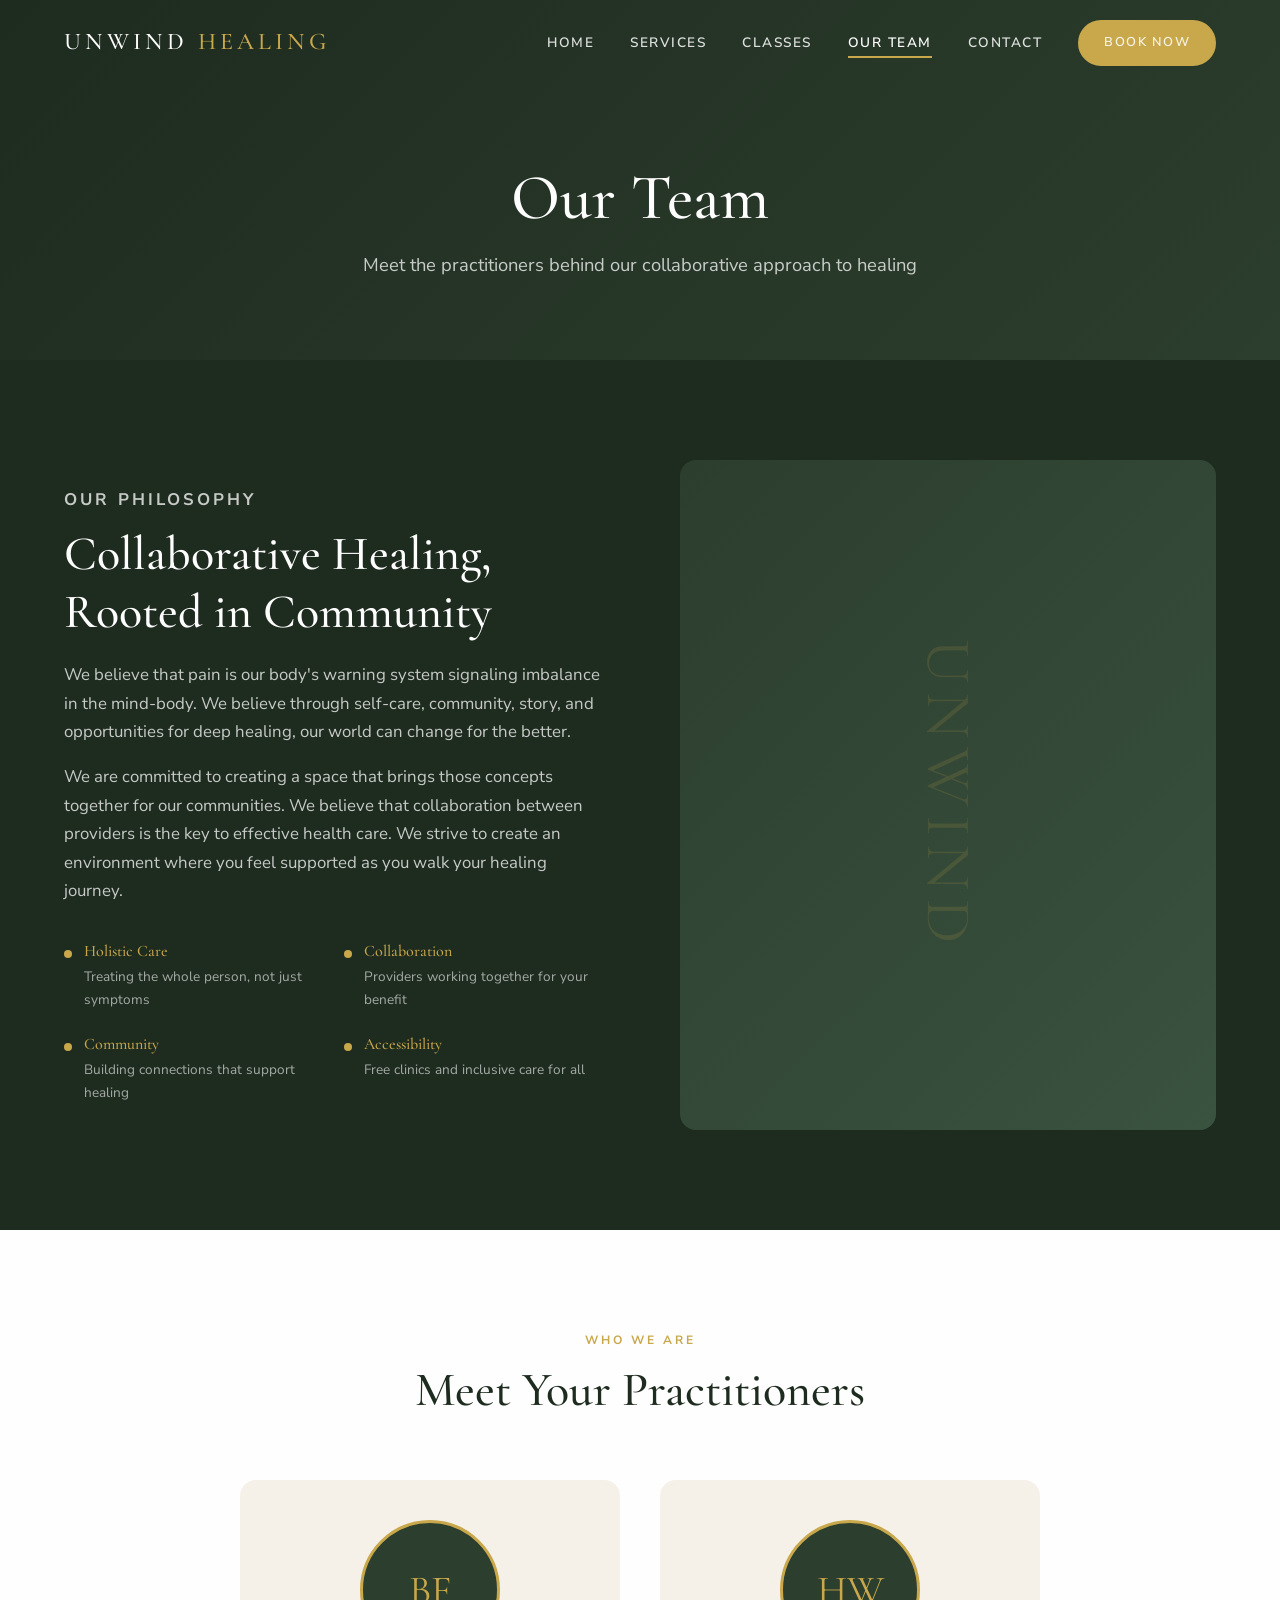
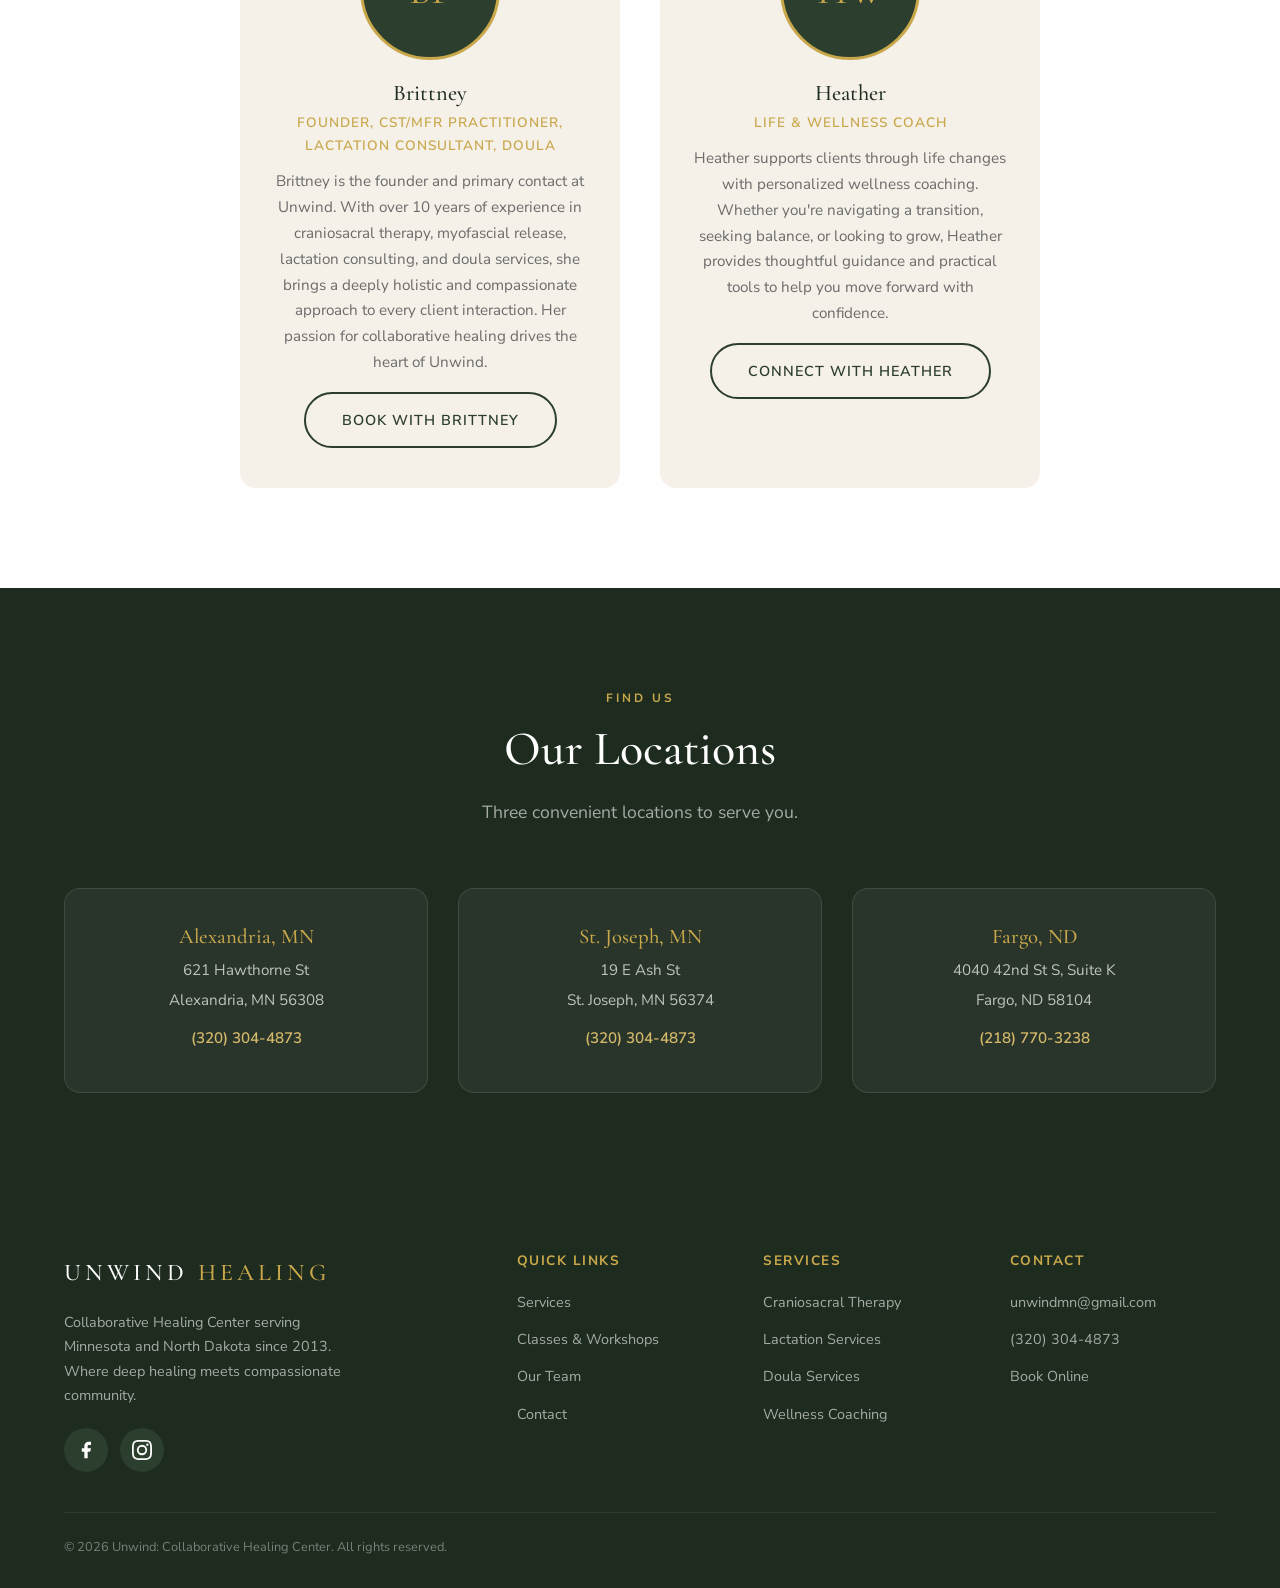
==== pages/about.html @ 00fc2eee "Initial build: Unwind MN professional website with class registration, payment, and Google Sheets in" ====
<!DOCTYPE html>
<html lang="en">
<head>
  <meta charset="UTF-8">
  <meta name="viewport" content="width=device-width, initial-scale=1.0">
  <title>Our Team | Unwind: Collaborative Healing Center</title>
  <meta name="description" content="Meet the team at Unwind Collaborative Healing Center. Brittney, founder and CST/MFR practitioner, and Heather, life and wellness coach, are here to support your healing journey.">
  <meta name="keywords" content="Unwind team, Brittney, Heather, craniosacral therapy, wellness coaching, holistic healing, Alexandria MN, St Joseph MN, Fargo ND">
  <link rel="preconnect" href="https://fonts.googleapis.com">
  <link rel="preconnect" href="https://fonts.gstatic.com" crossorigin>
  <link href="https://fonts.googleapis.com/css2?family=Cormorant+Garamond:ital,wght@0,400;0,500;0,600;1,400;1,500&family=Nunito+Sans:wght@300;400;600;700&display=swap" rel="stylesheet">
  <link rel="stylesheet" href="../css/styles.css">
</head>
<body>

  <!-- Navigation -->
  <nav class="navbar" id="navbar">
    <div class="nav-container">
      <a href="../index.html" class="nav-logo">Unwind <span>Healing</span></a>
      <div class="nav-links" id="navLinks">
        <a href="../index.html">Home</a>
        <a href="services.html">Services</a>
        <a href="classes.html">Classes</a>
        <a href="about.html" class="active">Our Team</a>
        <a href="contact.html">Contact</a>
        <a href="https://unwind.janeapp.com" target="_blank" rel="noopener" class="btn btn-primary">Book Now</a>
      </div>
      <button class="nav-toggle" id="navToggle" aria-label="Toggle menu">
        <span></span><span></span><span></span>
      </button>
    </div>
  </nav>

  <!-- Page Hero -->
  <section class="page-hero">
    <div class="container">
      <h1>Our Team</h1>
      <p>Meet the practitioners behind our collaborative approach to healing</p>
    </div>
  </section>

  <!-- Philosophy -->
  <section class="about-preview">
    <div class="container">
      <div class="about-grid">
        <div class="about-content">
          <p class="section-label">Our Philosophy</p>
          <h2 class="section-title">Collaborative Healing, Rooted in Community</h2>
          <p>We believe that pain is our body's warning system signaling imbalance in the mind-body. We believe through self-care, community, story, and opportunities for deep healing, our world can change for the better.</p>
          <p>We are committed to creating a space that brings those concepts together for our communities. We believe that collaboration between providers is the key to effective health care. We strive to create an environment where you feel supported as you walk your healing journey.</p>
          <div class="about-values">
            <div class="value-item">
              <div class="value-dot"></div>
              <div>
                <h4>Holistic Care</h4>
                <p>Treating the whole person, not just symptoms</p>
              </div>
            </div>
            <div class="value-item">
              <div class="value-dot"></div>
              <div>
                <h4>Collaboration</h4>
                <p>Providers working together for your benefit</p>
              </div>
            </div>
            <div class="value-item">
              <div class="value-dot"></div>
              <div>
                <h4>Community</h4>
                <p>Building connections that support healing</p>
              </div>
            </div>
            <div class="value-item">
              <div class="value-dot"></div>
              <div>
                <h4>Accessibility</h4>
                <p>Free clinics and inclusive care for all</p>
              </div>
            </div>
          </div>
        </div>
        <div class="about-image">
          <span class="about-image-placeholder">Unwind</span>
        </div>
      </div>
    </div>
  </section>

  <!-- Team -->
  <section class="team">
    <div class="container">
      <div class="team-header">
        <p class="section-label">Who We Are</p>
        <h2 class="section-title">Meet Your Practitioners</h2>
      </div>
      <div class="team-grid">
        <div class="team-card fade-in">
          <div class="team-photo">BF</div>
          <h3>Brittney</h3>
          <p class="team-role">Founder, CST/MFR Practitioner, Lactation Consultant, Doula</p>
          <p>Brittney is the founder and primary contact at Unwind. With over 10 years of experience in craniosacral therapy, myofascial release, lactation consulting, and doula services, she brings a deeply holistic and compassionate approach to every client interaction. Her passion for collaborative healing drives the heart of Unwind.</p>
          <a href="https://unwind.janeapp.com" target="_blank" rel="noopener" class="btn btn-outline-dark">Book with Brittney</a>
        </div>
        <div class="team-card fade-in">
          <div class="team-photo">HW</div>
          <h3>Heather</h3>
          <p class="team-role">Life &amp; Wellness Coach</p>
          <p>Heather supports clients through life changes with personalized wellness coaching. Whether you're navigating a transition, seeking balance, or looking to grow, Heather provides thoughtful guidance and practical tools to help you move forward with confidence.</p>
          <a href="contact.html" class="btn btn-outline-dark">Connect with Heather</a>
        </div>
      </div>
    </div>
  </section>

  <!-- Locations -->
  <section class="locations">
    <div class="container">
      <div class="locations-header">
        <p class="section-label">Find Us</p>
        <h2 class="section-title">Our Locations</h2>
        <p class="section-subtitle">Three convenient locations to serve you.</p>
      </div>
      <div class="locations-grid">
        <div class="location-card fade-in">
          <h3>Alexandria, MN</h3>
          <p>621 Hawthorne St</p>
          <p>Alexandria, MN 56308</p>
          <p class="location-phone">(320) 304-4873</p>
        </div>
        <div class="location-card fade-in">
          <h3>St. Joseph, MN</h3>
          <p>19 E Ash St</p>
          <p>St. Joseph, MN 56374</p>
          <p class="location-phone">(320) 304-4873</p>
        </div>
        <div class="location-card fade-in">
          <h3>Fargo, ND</h3>
          <p>4040 42nd St S, Suite K</p>
          <p>Fargo, ND 58104</p>
          <p class="location-phone">(218) 770-3238</p>
        </div>
      </div>
    </div>
  </section>

  <!-- Footer -->
  <footer class="footer">
    <div class="container">
      <div class="footer-grid">
        <div class="footer-brand">
          <a href="../index.html" class="nav-logo">Unwind <span>Healing</span></a>
          <p>Collaborative Healing Center serving Minnesota and North Dakota since 2013. Where deep healing meets compassionate community.</p>
          <div class="contact-social">
            <a href="https://www.facebook.com/unwindMN/" target="_blank" rel="noopener" aria-label="Facebook">
              <svg viewBox="0 0 24 24"><path d="M18 2h-3a5 5 0 00-5 5v3H7v4h3v8h4v-8h3l1-4h-4V7a1 1 0 011-1h3z"/></svg>
            </a>
            <a href="https://www.instagram.com/unwindmn/" target="_blank" rel="noopener" aria-label="Instagram">
              <svg viewBox="0 0 24 24"><path d="M12 2.163c3.204 0 3.584.012 4.85.07 3.252.148 4.771 1.691 4.919 4.919.058 1.265.069 1.645.069 4.849 0 3.205-.012 3.584-.069 4.849-.149 3.225-1.664 4.771-4.919 4.919-1.266.058-1.644.07-4.85.07-3.204 0-3.584-.012-4.849-.07-3.26-.149-4.771-1.699-4.919-4.92-.058-1.265-.07-1.644-.07-4.849 0-3.204.013-3.583.07-4.849.149-3.227 1.664-4.771 4.919-4.919 1.266-.057 1.645-.069 4.849-.069zM12 0C8.741 0 8.333.014 7.053.072 2.695.272.273 2.69.073 7.052.014 8.333 0 8.741 0 12c0 3.259.014 3.668.072 4.948.2 4.358 2.618 6.78 6.98 6.98C8.333 23.986 8.741 24 12 24c3.259 0 3.668-.014 4.948-.072 4.354-.2 6.782-2.618 6.979-6.98.059-1.28.073-1.689.073-4.948 0-3.259-.014-3.667-.072-4.947-.196-4.354-2.617-6.78-6.979-6.98C15.668.014 15.259 0 12 0zm0 5.838a6.162 6.162 0 100 12.324 6.162 6.162 0 000-12.324zM12 16a4 4 0 110-8 4 4 0 010 8zm6.406-11.845a1.44 1.44 0 100 2.881 1.44 1.44 0 000-2.881z"/></svg>
            </a>
          </div>
        </div>
        <div>
          <h4>Quick Links</h4>
          <ul>
            <li><a href="services.html">Services</a></li>
            <li><a href="classes.html">Classes & Workshops</a></li>
            <li><a href="about.html">Our Team</a></li>
            <li><a href="contact.html">Contact</a></li>
          </ul>
        </div>
        <div>
          <h4>Services</h4>
          <ul>
            <li><a href="services.html">Craniosacral Therapy</a></li>
            <li><a href="services.html">Lactation Services</a></li>
            <li><a href="services.html">Doula Services</a></li>
            <li><a href="services.html">Wellness Coaching</a></li>
          </ul>
        </div>
        <div>
          <h4>Contact</h4>
          <ul>
            <li><a href="mailto:unwindmn@gmail.com">unwindmn@gmail.com</a></li>
            <li><a href="tel:320-304-4873">(320) 304-4873</a></li>
            <li><a href="https://unwind.janeapp.com" target="_blank" rel="noopener">Book Online</a></li>
          </ul>
        </div>
      </div>
      <div class="footer-bottom">
        <p>&copy; 2026 Unwind: Collaborative Healing Center. All rights reserved.</p>
      </div>
    </div>
  </footer>

  <script src="../js/main.js"></script>
</body>
</html>
---- css/styles.css ----
/* ============================================
   Unwind: Collaborative Healing Center
   Main Stylesheet
   ============================================ */

/* --- CSS Variables --- */
:root {
  --color-forest: #2C3E2D;
  --color-forest-dark: #1E2B1F;
  --color-forest-light: #3A5240;
  --color-gold: #C9A84C;
  --color-gold-light: #D4B96A;
  --color-brown: #875C3F;
  --color-brown-light: #A67B5B;
  --color-cream: #F5F0E8;
  --color-cream-dark: #E8DFD0;
  --color-white: #FEFEFE;
  --color-text: #2C2C2C;
  --color-text-light: #6B6B6B;
  --color-overlay: rgba(30, 43, 31, 0.7);
  --font-heading: 'Cormorant Garamond', 'Georgia', serif;
  --font-body: 'Nunito Sans', 'Helvetica Neue', sans-serif;
  --max-width: 1200px;
  --section-padding: 100px 0;
  --transition: all 0.3s ease;
}

/* --- Reset & Base --- */
*, *::before, *::after {
  box-sizing: border-box;
  margin: 0;
  padding: 0;
}

html {
  scroll-behavior: smooth;
  font-size: 16px;
}

body {
  font-family: var(--font-body);
  color: var(--color-text);
  background: var(--color-white);
  line-height: 1.7;
  -webkit-font-smoothing: antialiased;
}

img {
  max-width: 100%;
  height: auto;
  display: block;
}

a {
  text-decoration: none;
  color: inherit;
  transition: var(--transition);
}

ul { list-style: none; }

.container {
  max-width: var(--max-width);
  margin: 0 auto;
  padding: 0 24px;
}

/* --- Typography --- */
h1, h2, h3, h4 {
  font-family: var(--font-heading);
  font-weight: 500;
  line-height: 1.2;
  color: var(--color-forest-dark);
}

h1 { font-size: clamp(2.5rem, 5vw, 4rem); }
h2 { font-size: clamp(2rem, 4vw, 3rem); }
h3 { font-size: clamp(1.5rem, 3vw, 2rem); }
h4 { font-size: 1.25rem; }

p {
  margin-bottom: 1rem;
  color: var(--color-text-light);
}

.section-label {
  font-family: var(--font-body);
  font-size: 0.75rem;
  font-weight: 700;
  letter-spacing: 3px;
  text-transform: uppercase;
  color: var(--color-gold);
  margin-bottom: 12px;
}

.section-title {
  margin-bottom: 20px;
}

.section-subtitle {
  font-size: 1.1rem;
  color: var(--color-text-light);
  max-width: 600px;
}

/* --- Buttons --- */
.btn {
  display: inline-block;
  padding: 14px 36px;
  border-radius: 50px;
  font-family: var(--font-body);
  font-size: 0.9rem;
  font-weight: 600;
  letter-spacing: 1px;
  text-transform: uppercase;
  cursor: pointer;
  transition: var(--transition);
  border: 2px solid transparent;
}

.btn-primary {
  background: var(--color-gold);
  color: var(--color-white);
  border-color: var(--color-gold);
}

.btn-primary:hover {
  background: var(--color-gold-light);
  border-color: var(--color-gold-light);
  transform: translateY(-2px);
  box-shadow: 0 8px 25px rgba(201, 168, 76, 0.3);
}

.btn-outline {
  background: transparent;
  color: var(--color-white);
  border-color: var(--color-white);
}

.btn-outline:hover {
  background: var(--color-white);
  color: var(--color-forest-dark);
  transform: translateY(-2px);
}

.btn-outline-dark {
  background: transparent;
  color: var(--color-forest);
  border-color: var(--color-forest);
}

.btn-outline-dark:hover {
  background: var(--color-forest);
  color: var(--color-white);
  transform: translateY(-2px);
}

/* --- Navigation --- */
.navbar {
  position: fixed;
  top: 0;
  left: 0;
  width: 100%;
  z-index: 1000;
  padding: 20px 0;
  transition: var(--transition);
}

.navbar.scrolled {
  background: var(--color-forest-dark);
  padding: 12px 0;
  box-shadow: 0 2px 20px rgba(0, 0, 0, 0.15);
}

.nav-container {
  max-width: var(--max-width);
  margin: 0 auto;
  padding: 0 24px;
  display: flex;
  align-items: center;
  justify-content: space-between;
}

.nav-logo {
  font-family: var(--font-heading);
  font-size: 1.5rem;
  color: var(--color-white);
  font-weight: 500;
  letter-spacing: 4px;
  text-transform: uppercase;
}

.nav-logo span {
  color: var(--color-gold);
}

.nav-links {
  display: flex;
  align-items: center;
  gap: 36px;
}

.nav-links a {
  color: rgba(255, 255, 255, 0.85);
  font-size: 0.85rem;
  font-weight: 600;
  letter-spacing: 1.5px;
  text-transform: uppercase;
  position: relative;
}

.nav-links a::after {
  content: '';
  position: absolute;
  bottom: -4px;
  left: 0;
  width: 0;
  height: 2px;
  background: var(--color-gold);
  transition: var(--transition);
}

.nav-links a:hover,
.nav-links a.active {
  color: var(--color-white);
}

.nav-links a:hover::after,
.nav-links a.active::after {
  width: 100%;
}

.nav-links .btn {
  padding: 10px 24px;
  font-size: 0.8rem;
}

.nav-toggle {
  display: none;
  flex-direction: column;
  gap: 5px;
  cursor: pointer;
  background: none;
  border: none;
  padding: 4px;
}

.nav-toggle span {
  width: 24px;
  height: 2px;
  background: var(--color-white);
  transition: var(--transition);
}

/* --- Hero Section --- */
.hero {
  position: relative;
  min-height: 100vh;
  display: flex;
  align-items: center;
  background: linear-gradient(135deg, var(--color-forest-dark) 0%, var(--color-forest) 50%, var(--color-forest-light) 100%);
  overflow: hidden;
}

.hero-overlay {
  position: absolute;
  inset: 0;
  background: url('data:image/svg+xml,<svg xmlns="http://www.w3.org/2000/svg" viewBox="0 0 100 100"><circle cx="50" cy="50" r="40" fill="none" stroke="rgba(201,168,76,0.05)" stroke-width="0.5"/><circle cx="50" cy="50" r="30" fill="none" stroke="rgba(201,168,76,0.03)" stroke-width="0.5"/><circle cx="50" cy="50" r="20" fill="none" stroke="rgba(201,168,76,0.02)" stroke-width="0.5"/></svg>') center/400px repeat;
}

.hero-content {
  position: relative;
  z-index: 2;
  max-width: 700px;
}

.hero-est {
  font-family: var(--font-body);
  font-size: 0.75rem;
  letter-spacing: 4px;
  text-transform: uppercase;
  color: var(--color-gold);
  margin-bottom: 24px;
}

.hero h1 {
  color: var(--color-white);
  margin-bottom: 8px;
}

.hero h1 em {
  font-style: italic;
  color: var(--color-gold);
}

.hero-tagline {
  font-family: var(--font-heading);
  font-size: 1.3rem;
  color: var(--color-gold-light);
  font-style: italic;
  margin-bottom: 24px;
}

.hero p {
  color: rgba(255, 255, 255, 0.8);
  font-size: 1.1rem;
  max-width: 520px;
  margin-bottom: 36px;
}

.hero-buttons {
  display: flex;
  gap: 16px;
  flex-wrap: wrap;
}

.hero-locations {
  position: relative;
  z-index: 2;
  margin-top: 60px;
  display: flex;
  gap: 40px;
  flex-wrap: wrap;
}

.hero-location {
  display: flex;
  align-items: center;
  gap: 10px;
  color: rgba(255, 255, 255, 0.6);
  font-size: 0.85rem;
}

.hero-location svg {
  width: 16px;
  height: 16px;
  fill: var(--color-gold);
  flex-shrink: 0;
}

/* Decorative floating element */
.hero-decoration {
  position: absolute;
  right: -100px;
  top: 50%;
  transform: translateY(-50%);
  width: 600px;
  height: 600px;
  border-radius: 50%;
  border: 1px solid rgba(201, 168, 76, 0.1);
  z-index: 1;
}

.hero-decoration::before {
  content: '';
  position: absolute;
  inset: 40px;
  border-radius: 50%;
  border: 1px solid rgba(201, 168, 76, 0.07);
}

.hero-decoration::after {
  content: '';
  position: absolute;
  inset: 80px;
  border-radius: 50%;
  border: 1px solid rgba(201, 168, 76, 0.04);
}

/* --- Services Section --- */
.services {
  padding: var(--section-padding);
  background: var(--color-white);
}

.services-header {
  text-align: center;
  margin-bottom: 60px;
}

.services-header .section-subtitle {
  margin: 0 auto;
}

.services-grid {
  display: grid;
  grid-template-columns: repeat(3, 1fr);
  gap: 30px;
}

.service-card {
  background: var(--color-cream);
  border-radius: 16px;
  padding: 40px 30px;
  text-align: center;
  transition: var(--transition);
  border: 1px solid transparent;
}

.service-card:hover {
  transform: translateY(-8px);
  border-color: var(--color-gold);
  box-shadow: 0 20px 60px rgba(0, 0, 0, 0.08);
}

.service-icon {
  width: 64px;
  height: 64px;
  margin: 0 auto 20px;
  display: flex;
  align-items: center;
  justify-content: center;
  background: var(--color-forest);
  border-radius: 50%;
}

.service-icon svg {
  width: 28px;
  height: 28px;
  fill: var(--color-gold);
}

.service-card h3 {
  font-size: 1.3rem;
  margin-bottom: 12px;
}

.service-card p {
  font-size: 0.95rem;
  margin-bottom: 20px;
}

.service-card .btn {
  padding: 10px 24px;
  font-size: 0.8rem;
}

/* --- About Preview Section --- */
.about-preview {
  padding: var(--section-padding);
  background: var(--color-forest-dark);
  color: var(--color-white);
}

.about-grid {
  display: grid;
  grid-template-columns: 1fr 1fr;
  gap: 80px;
  align-items: center;
}

.about-content .section-title {
  color: var(--color-white);
}

.about-content p {
  color: rgba(255, 255, 255, 0.75);
  font-size: 1.05rem;
}

.about-values {
  display: grid;
  grid-template-columns: 1fr 1fr;
  gap: 24px;
  margin-top: 36px;
}

.value-item {
  display: flex;
  align-items: flex-start;
  gap: 12px;
}

.value-dot {
  width: 8px;
  height: 8px;
  border-radius: 50%;
  background: var(--color-gold);
  margin-top: 8px;
  flex-shrink: 0;
}

.value-item h4 {
  color: var(--color-gold);
  font-size: 1rem;
  margin-bottom: 4px;
}

.value-item p {
  font-size: 0.85rem;
  color: rgba(255, 255, 255, 0.6);
  margin: 0;
}

.about-image {
  position: relative;
  border-radius: 16px;
  overflow: hidden;
  aspect-ratio: 4/5;
  background: linear-gradient(135deg, var(--color-forest) 0%, var(--color-forest-light) 100%);
  display: flex;
  align-items: center;
  justify-content: center;
}

.about-image-placeholder {
  font-family: var(--font-heading);
  font-size: 4rem;
  color: rgba(201, 168, 76, 0.15);
  letter-spacing: 8px;
  text-transform: uppercase;
  writing-mode: vertical-rl;
}

/* --- Classes CTA Section --- */
.classes-cta {
  padding: var(--section-padding);
  background: var(--color-cream);
  text-align: center;
}

.classes-cta-content {
  max-width: 700px;
  margin: 0 auto;
}

.classes-cta h2 {
  margin-bottom: 16px;
}

.classes-cta p {
  font-size: 1.1rem;
  margin-bottom: 32px;
}

.cta-features {
  display: flex;
  justify-content: center;
  gap: 40px;
  margin-bottom: 36px;
  flex-wrap: wrap;
}

.cta-feature {
  display: flex;
  align-items: center;
  gap: 8px;
  font-size: 0.9rem;
  font-weight: 600;
  color: var(--color-forest);
}

.cta-feature svg {
  width: 20px;
  height: 20px;
  fill: var(--color-gold);
}

/* --- Team Section --- */
.team {
  padding: var(--section-padding);
  background: var(--color-white);
}

.team-header {
  text-align: center;
  margin-bottom: 60px;
}

.team-header .section-subtitle {
  margin: 0 auto;
}

.team-grid {
  display: grid;
  grid-template-columns: repeat(2, 1fr);
  gap: 40px;
  max-width: 800px;
  margin: 0 auto;
}

.team-card {
  text-align: center;
  padding: 40px 30px;
  border-radius: 16px;
  background: var(--color-cream);
  transition: var(--transition);
}

.team-card:hover {
  transform: translateY(-4px);
  box-shadow: 0 12px 40px rgba(0, 0, 0, 0.06);
}

.team-photo {
  width: 140px;
  height: 140px;
  border-radius: 50%;
  margin: 0 auto 20px;
  background: var(--color-forest);
  display: flex;
  align-items: center;
  justify-content: center;
  font-family: var(--font-heading);
  font-size: 2.5rem;
  color: var(--color-gold);
  border: 3px solid var(--color-gold);
}

.team-card h3 {
  font-size: 1.4rem;
  margin-bottom: 4px;
}

.team-card .team-role {
  font-size: 0.85rem;
  color: var(--color-gold);
  font-weight: 600;
  letter-spacing: 1px;
  text-transform: uppercase;
  margin-bottom: 12px;
}

.team-card p {
  font-size: 0.95rem;
}

/* --- Locations Section --- */
.locations {
  padding: var(--section-padding);
  background: var(--color-forest-dark);
}

.locations-header {
  text-align: center;
  margin-bottom: 60px;
}

.locations-header .section-title {
  color: var(--color-white);
}

.locations-header .section-subtitle {
  margin: 0 auto;
  color: rgba(255, 255, 255, 0.6);
}

.locations-grid {
  display: grid;
  grid-template-columns: repeat(3, 1fr);
  gap: 30px;
}

.location-card {
  background: rgba(255, 255, 255, 0.05);
  border: 1px solid rgba(255, 255, 255, 0.1);
  border-radius: 16px;
  padding: 36px;
  text-align: center;
  transition: var(--transition);
}

.location-card:hover {
  background: rgba(255, 255, 255, 0.08);
  border-color: var(--color-gold);
}

.location-card h3 {
  color: var(--color-gold);
  font-size: 1.3rem;
  margin-bottom: 8px;
}

.location-card p {
  color: rgba(255, 255, 255, 0.7);
  font-size: 0.95rem;
  margin-bottom: 4px;
}

.location-card .location-phone {
  color: var(--color-gold-light);
  font-weight: 600;
  margin-top: 12px;
}

/* --- Contact Section --- */
.contact {
  padding: var(--section-padding);
  background: var(--color-cream);
}

.contact-grid {
  display: grid;
  grid-template-columns: 1fr 1fr;
  gap: 60px;
}

.contact-info h2 {
  margin-bottom: 16px;
}

.contact-info p {
  font-size: 1.05rem;
  margin-bottom: 32px;
}

.contact-details {
  display: flex;
  flex-direction: column;
  gap: 20px;
  margin-bottom: 32px;
}

.contact-item {
  display: flex;
  align-items: center;
  gap: 16px;
}

.contact-item-icon {
  width: 48px;
  height: 48px;
  border-radius: 50%;
  background: var(--color-forest);
  display: flex;
  align-items: center;
  justify-content: center;
  flex-shrink: 0;
}

.contact-item-icon svg {
  width: 20px;
  height: 20px;
  fill: var(--color-gold);
}

.contact-item-text h4 {
  font-size: 0.95rem;
  margin-bottom: 2px;
}

.contact-item-text p {
  margin: 0;
  font-size: 0.9rem;
}

.contact-social {
  display: flex;
  gap: 12px;
}

.contact-social a {
  width: 44px;
  height: 44px;
  border-radius: 50%;
  background: var(--color-forest);
  display: flex;
  align-items: center;
  justify-content: center;
  transition: var(--transition);
}

.contact-social a:hover {
  background: var(--color-gold);
  transform: translateY(-2px);
}

.contact-social svg {
  width: 20px;
  height: 20px;
  fill: var(--color-white);
}

/* --- Forms --- */
.form-card {
  background: var(--color-white);
  border-radius: 16px;
  padding: 40px;
  box-shadow: 0 8px 40px rgba(0, 0, 0, 0.06);
}

.form-card h3 {
  margin-bottom: 24px;
}

.form-group {
  margin-bottom: 20px;
}

.form-group label {
  display: block;
  font-size: 0.85rem;
  font-weight: 600;
  color: var(--color-text);
  margin-bottom: 6px;
  text-transform: uppercase;
  letter-spacing: 0.5px;
}

.form-group input,
.form-group select,
.form-group textarea {
  width: 100%;
  padding: 14px 18px;
  border: 1px solid var(--color-cream-dark);
  border-radius: 10px;
  font-family: var(--font-body);
  font-size: 0.95rem;
  color: var(--color-text);
  background: var(--color-cream);
  transition: var(--transition);
}

.form-group input:focus,
.form-group select:focus,
.form-group textarea:focus {
  outline: none;
  border-color: var(--color-gold);
  box-shadow: 0 0 0 3px rgba(201, 168, 76, 0.1);
}

.form-group textarea {
  resize: vertical;
  min-height: 120px;
}

.form-row {
  display: grid;
  grid-template-columns: 1fr 1fr;
  gap: 16px;
}

.form-group .required {
  color: var(--color-brown);
}

.form-success {
  display: none;
  text-align: center;
  padding: 40px 20px;
}

.form-success.show {
  display: block;
}

.form-success svg {
  width: 64px;
  height: 64px;
  fill: var(--color-forest);
  margin-bottom: 16px;
}

.form-success h3 {
  color: var(--color-forest);
  margin-bottom: 8px;
}

/* --- Classes Page Specific --- */
.page-hero {
  padding: 160px 0 80px;
  background: linear-gradient(135deg, var(--color-forest-dark) 0%, var(--color-forest) 100%);
  text-align: center;
}

.page-hero h1 {
  color: var(--color-white);
  margin-bottom: 12px;
}

.page-hero p {
  color: rgba(255, 255, 255, 0.75);
  font-size: 1.15rem;
  max-width: 600px;
  margin: 0 auto;
}

.classes-list {
  padding: var(--section-padding);
  background: var(--color-white);
}

.class-card {
  display: grid;
  grid-template-columns: 1fr 1fr;
  gap: 60px;
  align-items: center;
  padding: 60px 0;
  border-bottom: 1px solid var(--color-cream-dark);
}

.class-card:last-child {
  border-bottom: none;
}

.class-card:nth-child(even) {
  direction: rtl;
}

.class-card:nth-child(even) > * {
  direction: ltr;
}

.class-info .class-tag {
  display: inline-block;
  padding: 6px 16px;
  background: var(--color-cream);
  color: var(--color-forest);
  font-size: 0.75rem;
  font-weight: 700;
  letter-spacing: 1px;
  text-transform: uppercase;
  border-radius: 50px;
  margin-bottom: 16px;
}

.class-info h3 {
  margin-bottom: 12px;
}

.class-info p {
  margin-bottom: 20px;
}

.class-meta {
  display: flex;
  gap: 24px;
  margin-bottom: 24px;
  flex-wrap: wrap;
}

.class-meta-item {
  display: flex;
  align-items: center;
  gap: 6px;
  font-size: 0.85rem;
  font-weight: 600;
  color: var(--color-forest);
}

.class-meta-item svg {
  width: 16px;
  height: 16px;
  fill: var(--color-gold);
}

.class-image {
  border-radius: 16px;
  aspect-ratio: 4/3;
  background: linear-gradient(135deg, var(--color-cream) 0%, var(--color-cream-dark) 100%);
  display: flex;
  align-items: center;
  justify-content: center;
  overflow: hidden;
}

.class-image-placeholder {
  font-family: var(--font-heading);
  font-size: 1.2rem;
  color: var(--color-brown-light);
  letter-spacing: 2px;
}

/* --- Registration Form Section --- */
.registration {
  padding: var(--section-padding);
  background: var(--color-cream);
}

.registration-container {
  max-width: 700px;
  margin: 0 auto;
}

.registration-header {
  text-align: center;
  margin-bottom: 40px;
}

.registration-header .section-subtitle {
  margin: 0 auto;
}

/* Price display */
.price-display {
  display: flex;
  justify-content: center;
  gap: 24px;
  margin-bottom: 40px;
  flex-wrap: wrap;
}

.price-option {
  background: var(--color-white);
  border-radius: 12px;
  padding: 20px 32px;
  text-align: center;
  border: 2px solid transparent;
  transition: var(--transition);
  cursor: pointer;
}

.price-option.featured {
  border-color: var(--color-gold);
}

.price-option .price-label {
  font-size: 0.75rem;
  font-weight: 700;
  letter-spacing: 1px;
  text-transform: uppercase;
  color: var(--color-gold);
  margin-bottom: 4px;
}

.price-option .price-amount {
  font-family: var(--font-heading);
  font-size: 2rem;
  color: var(--color-forest-dark);
  font-weight: 600;
}

/* --- Footer --- */
.footer {
  background: var(--color-forest-dark);
  padding: 60px 0 30px;
}

.footer-grid {
  display: grid;
  grid-template-columns: 2fr 1fr 1fr 1fr;
  gap: 40px;
  margin-bottom: 40px;
}

.footer-brand .nav-logo {
  margin-bottom: 16px;
  display: inline-block;
}

.footer-brand p {
  color: rgba(255, 255, 255, 0.6);
  font-size: 0.9rem;
  margin-bottom: 20px;
  max-width: 300px;
}

.footer h4 {
  color: var(--color-gold);
  font-size: 0.85rem;
  font-family: var(--font-body);
  font-weight: 700;
  letter-spacing: 1.5px;
  text-transform: uppercase;
  margin-bottom: 20px;
}

.footer ul li {
  margin-bottom: 10px;
}

.footer ul a {
  color: rgba(255, 255, 255, 0.6);
  font-size: 0.9rem;
  transition: var(--transition);
}

.footer ul a:hover {
  color: var(--color-gold);
}

.footer-bottom {
  border-top: 1px solid rgba(255, 255, 255, 0.08);
  padding-top: 24px;
  display: flex;
  justify-content: space-between;
  align-items: center;
}

.footer-bottom p {
  color: rgba(255, 255, 255, 0.4);
  font-size: 0.8rem;
  margin: 0;
}

.footer-bottom-links {
  display: flex;
  gap: 24px;
}

.footer-bottom-links a {
  color: rgba(255, 255, 255, 0.4);
  font-size: 0.8rem;
}

.footer-bottom-links a:hover {
  color: var(--color-gold);
}

/* --- Responsive --- */
@media (max-width: 992px) {
  .services-grid {
    grid-template-columns: repeat(2, 1fr);
  }

  .about-grid {
    grid-template-columns: 1fr;
    gap: 40px;
  }

  .about-image { display: none; }

  .contact-grid {
    grid-template-columns: 1fr;
  }

  .locations-grid {
    grid-template-columns: repeat(2, 1fr);
  }

  .footer-grid {
    grid-template-columns: 1fr 1fr;
    gap: 30px;
  }

  .class-card {
    grid-template-columns: 1fr;
    gap: 30px;
  }

  .class-card:nth-child(even) {
    direction: ltr;
  }
}

@media (max-width: 768px) {
  :root {
    --section-padding: 60px 0;
  }

  .nav-links {
    display: none;
    position: fixed;
    top: 0;
    left: 0;
    width: 100%;
    height: 100vh;
    background: var(--color-forest-dark);
    flex-direction: column;
    justify-content: center;
    gap: 24px;
    z-index: 999;
  }

  .nav-links.active {
    display: flex;
  }

  .nav-links a {
    font-size: 1.1rem;
  }

  .nav-toggle {
    display: flex;
    z-index: 1001;
  }

  .nav-toggle.active span:nth-child(1) {
    transform: rotate(45deg) translate(5px, 5px);
  }

  .nav-toggle.active span:nth-child(2) {
    opacity: 0;
  }

  .nav-toggle.active span:nth-child(3) {
    transform: rotate(-45deg) translate(5px, -5px);
  }

  .services-grid {
    grid-template-columns: 1fr;
  }

  .hero-buttons {
    flex-direction: column;
    align-items: flex-start;
  }

  .hero-locations {
    flex-direction: column;
    gap: 12px;
  }

  .locations-grid {
    grid-template-columns: 1fr;
  }

  .team-grid {
    grid-template-columns: 1fr;
  }

  .footer-grid {
    grid-template-columns: 1fr;
  }

  .footer-bottom {
    flex-direction: column;
    gap: 12px;
    text-align: center;
  }

  .form-row {
    grid-template-columns: 1fr;
  }

  .about-values {
    grid-template-columns: 1fr;
  }

  .price-display {
    flex-direction: column;
    align-items: center;
  }

  .cta-features {
    flex-direction: column;
    align-items: center;
  }
}

/* --- Animations --- */
.fade-in {
  opacity: 0;
  transform: translateY(30px);
  transition: opacity 0.8s ease, transform 0.8s ease;
}

.fade-in.visible {
  opacity: 1;
  transform: translateY(0);
}

/* --- Stripe Payment Button Styles --- */
.stripe-button-container {
  margin-top: 20px;
}

.payment-note {
  font-size: 0.8rem;
  color: var(--color-text-light);
  margin-top: 8px;
}

/* --- Toast notifications --- */
.toast {
  position: fixed;
  bottom: 30px;
  right: 30px;
  padding: 16px 24px;
  border-radius: 12px;
  color: var(--color-white);
  font-weight: 600;
  font-size: 0.9rem;
  z-index: 10000;
  transform: translateY(100px);
  opacity: 0;
  transition: all 0.4s ease;
}

.toast.show {
  transform: translateY(0);
  opacity: 1;
}

.toast-success {
  background: var(--color-forest);
}

.toast-error {
  background: #c0392b;
}
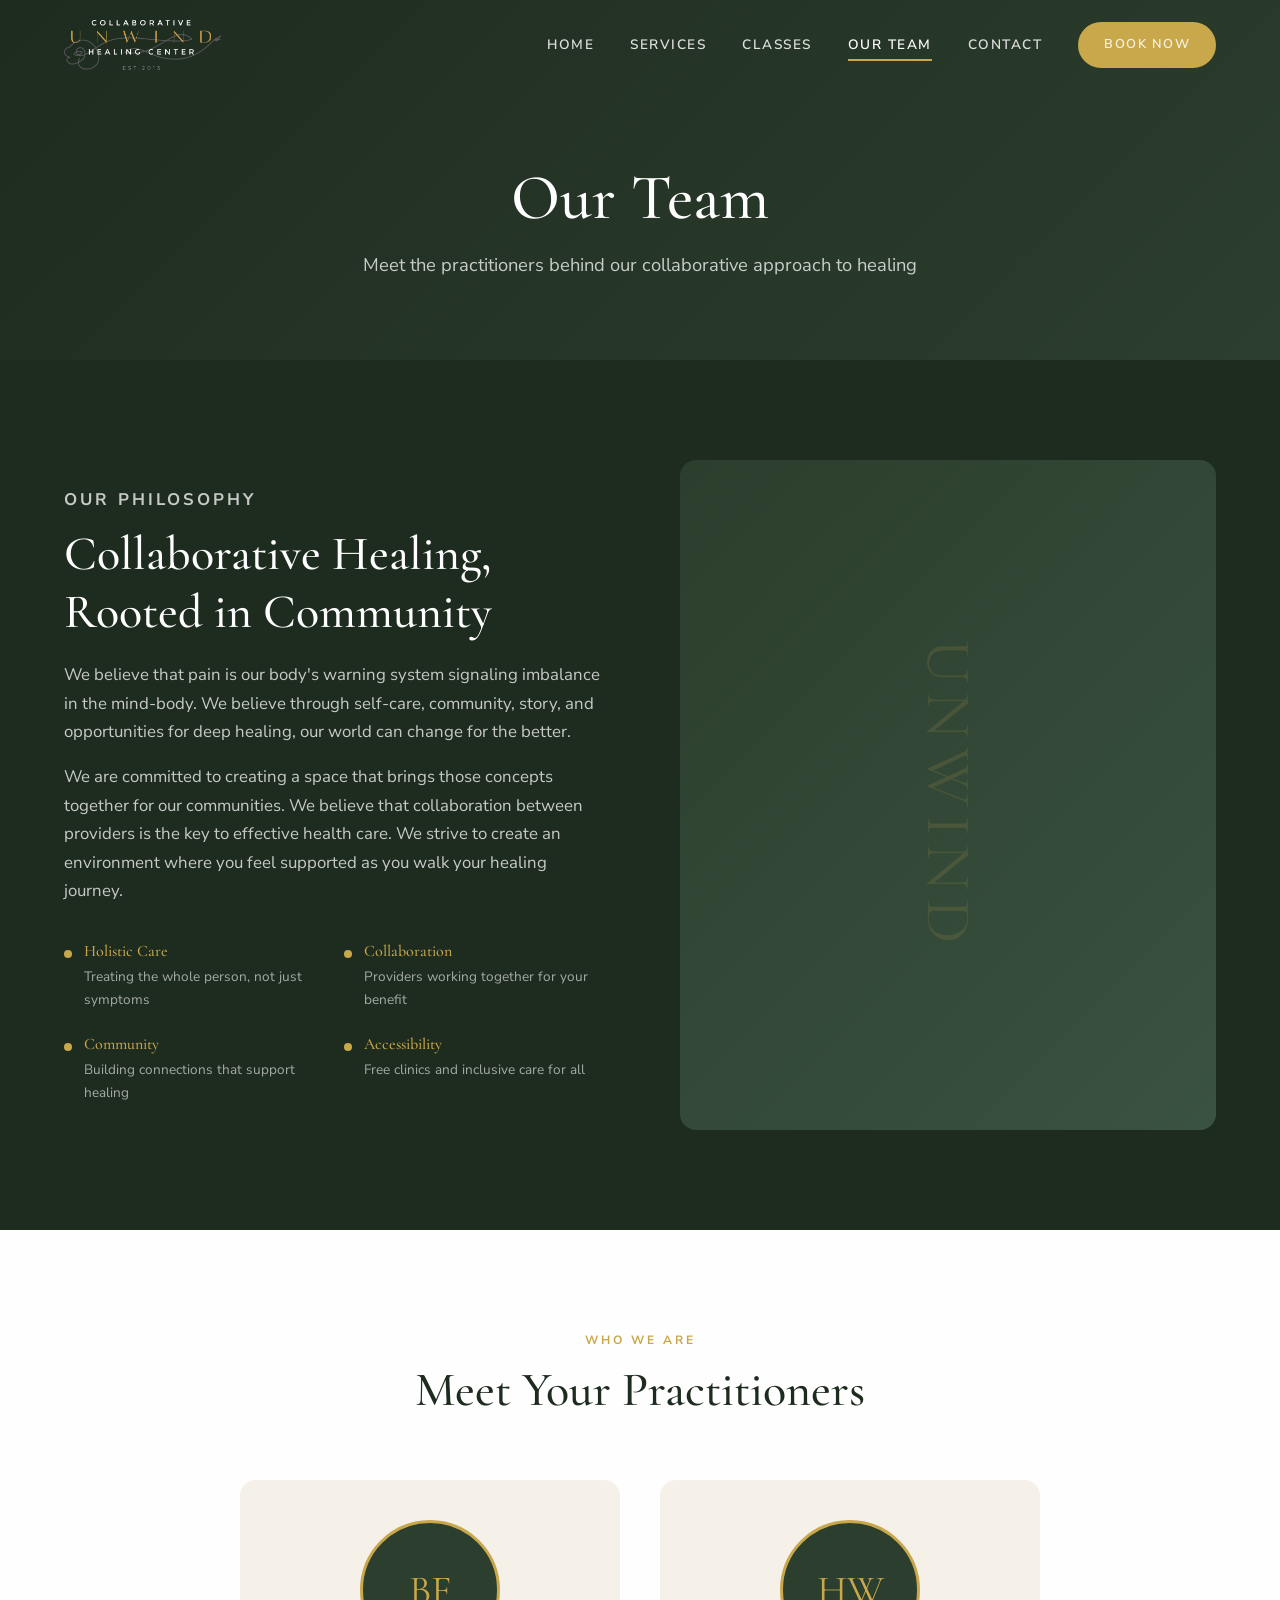
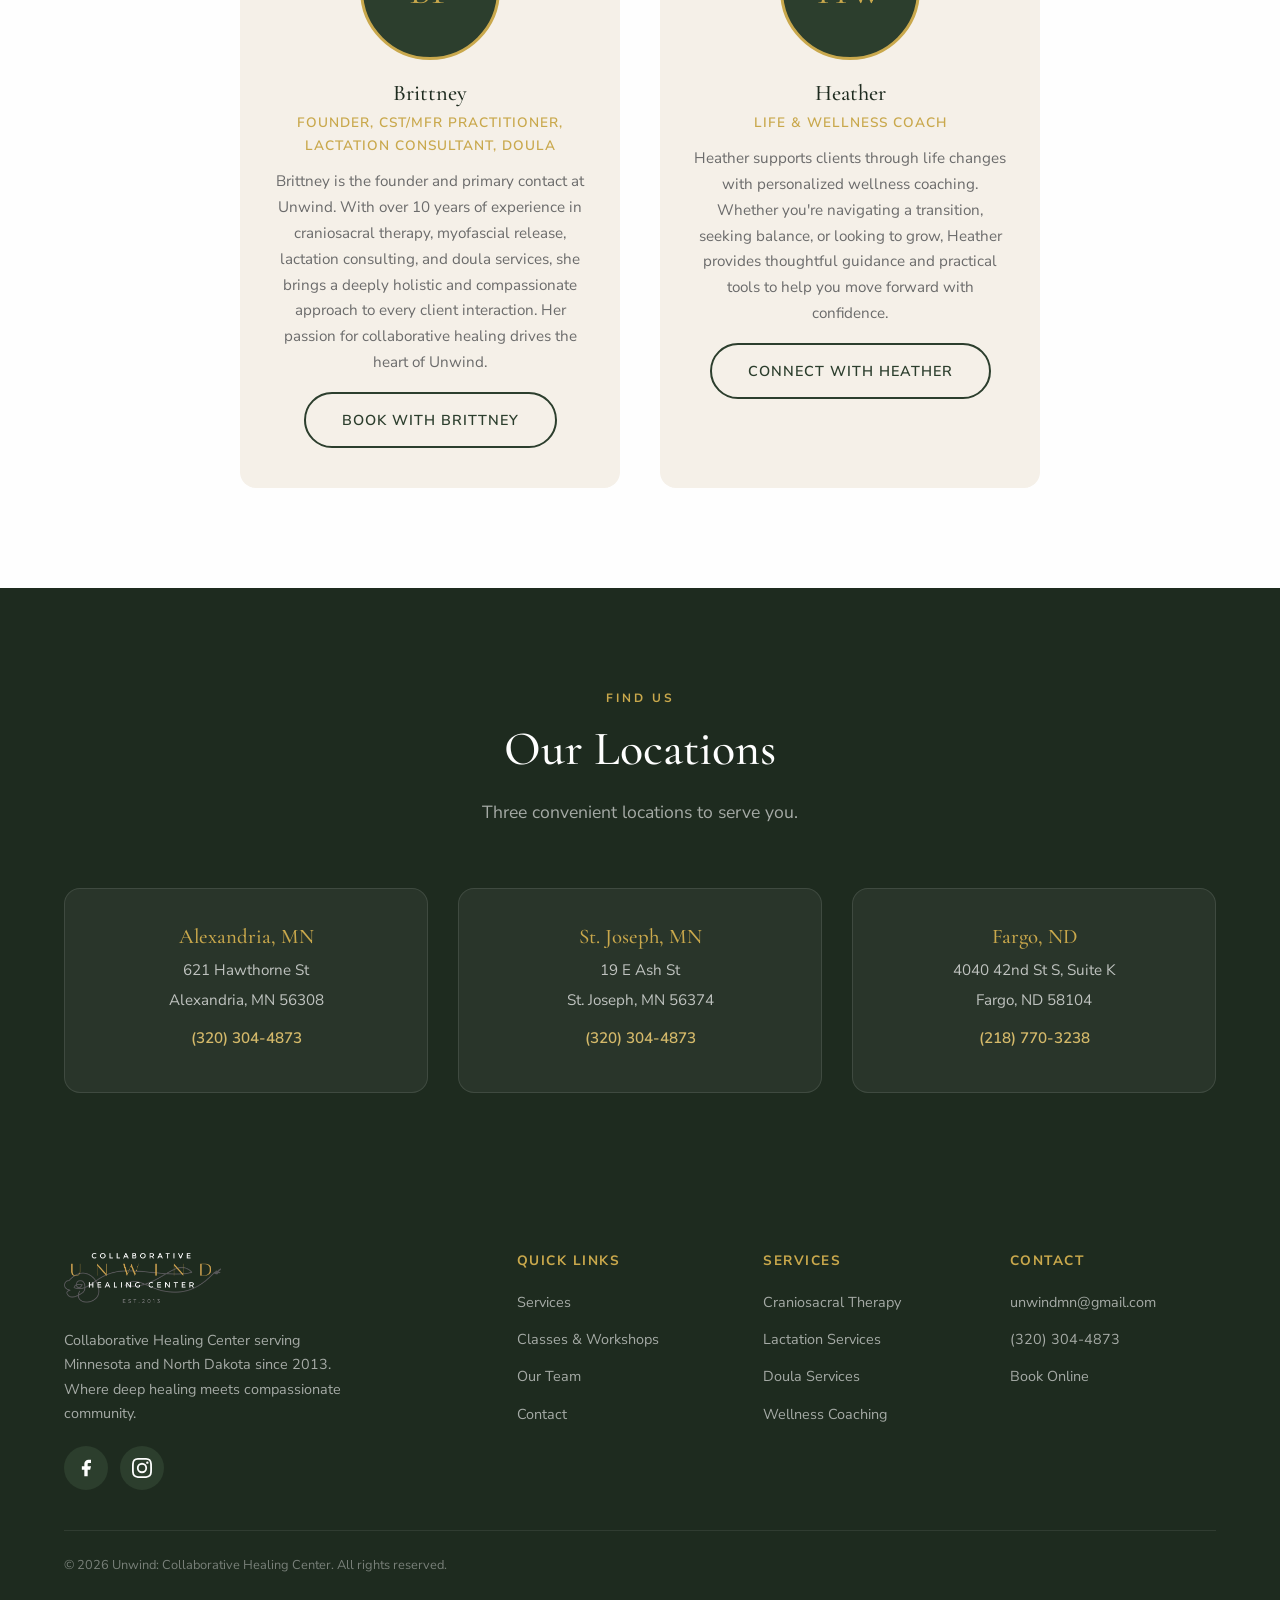
==== commit 1cada550: "Add original Unwind logo to navbar, hero, and footer across all pages" ====
--- a/pages/about.html
+++ b/pages/about.html
@@ -16,7 +16,7 @@
   <!-- Navigation -->
   <nav class="navbar" id="navbar">
     <div class="nav-container">
-      <a href="../index.html" class="nav-logo">Unwind <span>Healing</span></a>
+      <a href="../index.html" class="nav-logo"><img src="../images/unwind-logo.png" alt="Unwind: Collaborative Healing Center"></a>
       <div class="nav-links" id="navLinks">
         <a href="../index.html">Home</a>
         <a href="services.html">Services</a>
@@ -148,7 +148,7 @@
     <div class="container">
       <div class="footer-grid">
         <div class="footer-brand">
-          <a href="../index.html" class="nav-logo">Unwind <span>Healing</span></a>
+          <a href="../index.html" class="nav-logo"><img src="../images/unwind-logo.png" alt="Unwind: Collaborative Healing Center"></a>
           <p>Collaborative Healing Center serving Minnesota and North Dakota since 2013. Where deep healing meets compassionate community.</p>
           <div class="contact-social">
             <a href="https://www.facebook.com/unwindMN/" target="_blank" rel="noopener" aria-label="Facebook">
--- a/css/styles.css
+++ b/css/styles.css
@@ -182,16 +182,38 @@
 }
 
 .nav-logo {
-  font-family: var(--font-heading);
-  font-size: 1.5rem;
-  color: var(--color-white);
-  font-weight: 500;
-  letter-spacing: 4px;
-  text-transform: uppercase;
-}
-
-.nav-logo span {
-  color: var(--color-gold);
+  display: flex;
+  align-items: center;
+}
+
+.nav-logo img {
+  height: 50px;
+  width: auto;
+  transition: var(--transition);
+}
+
+.navbar.scrolled .nav-logo img {
+  height: 40px;
+}
+
+/* Hero logo */
+.hero-logo {
+  max-width: 500px;
+  width: 100%;
+  margin-bottom: 32px;
+  filter: drop-shadow(0 4px 20px rgba(0, 0, 0, 0.3));
+}
+
+.hero-logo img {
+  width: 100%;
+  height: auto;
+}
+
+/* Footer logo */
+.footer-logo-img {
+  height: 60px;
+  width: auto;
+  margin-bottom: 16px;
 }
 
 .nav-links {
